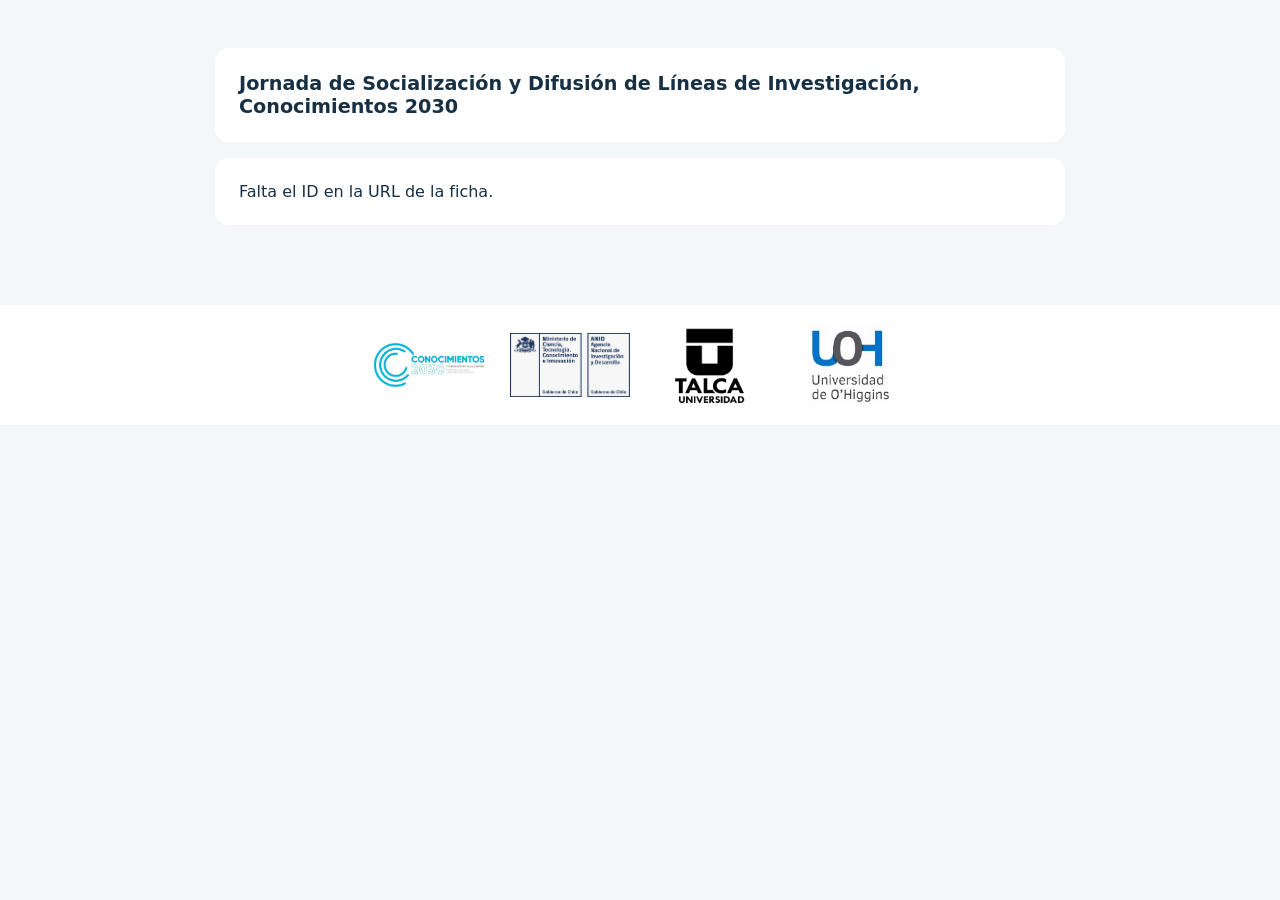
==== index.html @ 032b03ad "Initial commit" ====
<!doctype html>
<html lang="es">

<head>
  <meta charset="utf-8">
  <meta name="viewport" content="width=device-width, initial-scale=1">
  <meta name="description" content="Ficha académica de investigadores">
  <title>Ficha de investigador - Jornada de Socialización y Difusión de Líneas de Investigación, Conocimientos 2030</title>
  <link rel="stylesheet" href="./css/styles.css">
  <script type="module" src="./js/app.js"></script>
</head>

<body>
  <main class="contenedor">
    <h2 class="estado">Jornada de Socialización y Difusión de Líneas de Investigación, Conocimientos 2030</h2>
    <p id="estado" class="estado" role="status">Cargando ficha…</p>
    <article id="ficha" hidden>
      <header class="cabecera">
        <p class="sobretitulo">Directorio de investigadores</p>
        <h2 id="nombre"></h2>
        <a id="correo" class="correo"></a>
      </header>
      <div id="contenido"></div>
    </article>
  </main>
  <footer class="pie">
    <div class="logos">
      <img src="img/conocimientos.jpeg" alt="Logo 1">
      <img src="img/MinCienciaTech.jpeg" alt="Logo 2">
      <img src="img/UTALCA.jpeg" alt="Logo 3">
      <img src="img/UOH-square.jpg" alt="Logo 3">
    </div>
  </footer>
</body>

</html>
---- css/styles.css ----
:root {
  color-scheme: light;
  font-family: system-ui, -apple-system, BlinkMacSystemFont, 'Segoe UI', sans-serif;
  color: #173044;
  background: #f4f7f8;
}

* {
  box-sizing: border-box;
}

body {
  margin: 0;
}

.contenedor {
  width: min(100% - 2rem, 850px);
  margin: 3rem auto 5rem;
}

.identificador {
  margin: 0 0 1.25rem;
  color: #547085;
  font-size: .85rem;
  font-weight: 700;
  letter-spacing: .08em;
  text-transform: uppercase;
}

.estado {
  padding: 1.5rem;
  background: #fff;
  border-radius: 14px;
}

.cabecera,
.grupo {
  background: #fff;
  border: 1px solid #e3eaed;
  border-radius: 16px;
  box-shadow: 0 5px 24px #1730440a;
}

.cabecera {
  padding: clamp(1.5rem, 4vw, 2.5rem);
  border-top: 5px solid #167d86;
}

.sobretitulo {
  margin: 0 0 .7rem;
  font-size: .82rem;
  font-weight: 700;
  color: #167d86;
  letter-spacing: .08em;
  text-transform: uppercase;
}

h1 {
  margin: 0 0 .8rem;
  font-size: clamp(2rem, 5vw, 3rem);
  line-height: 1.15;
  overflow-wrap: anywhere;
}

a {
  color: #096c77;
  overflow-wrap: anywhere;
}

#contenido {
  display: grid;
  gap: 1rem;
  margin-top: 1rem;
}

.grupo {
  padding: 1.5rem;
}

h2 {
  margin: 0 0 1rem;
  font-size: 1.2rem;
}

dl {
  margin: 0;
}

.dato {
  padding: .9rem 0;
  border-top: 1px solid #edf0f2;
}

dt {
  margin-bottom: .3rem;
  color: #52677a;
  font-size: .88rem;
  font-weight: 650;
}

dd {
  margin: 0;
  line-height: 1.55;
  white-space: pre-wrap;
  overflow-wrap: anywhere;
}

[hidden] {
  display: none !important;
}

@media (max-width: 600px) {
  .contenedor {
    margin-top: 1.5rem;
  }

  .grupo {
    padding: 1.25rem;
  }
}

/* Estilos del pie de página */
footer {
  background-color: #ffffff;
  padding: 20px;
  text-align: center;
}

footer .logos {
  display: flex;
  justify-content: center;
  gap: 20px;
  flex-wrap: wrap;
}

footer .logos img {
  max-width: 100%;
  height: auto;          /* evita el estiramiento vertical */
  width: 120px;          /* tamaño uniforme y compacto */
  max-height: 80px;      /* limita la altura para que no crezca demasiado */
  object-fit: contain;   /* mantiene la proporción sin recortar */
}

@media (max-width: 600px) {
  footer .logos {
    flex-direction: column;
    align-items: center;
  }
}
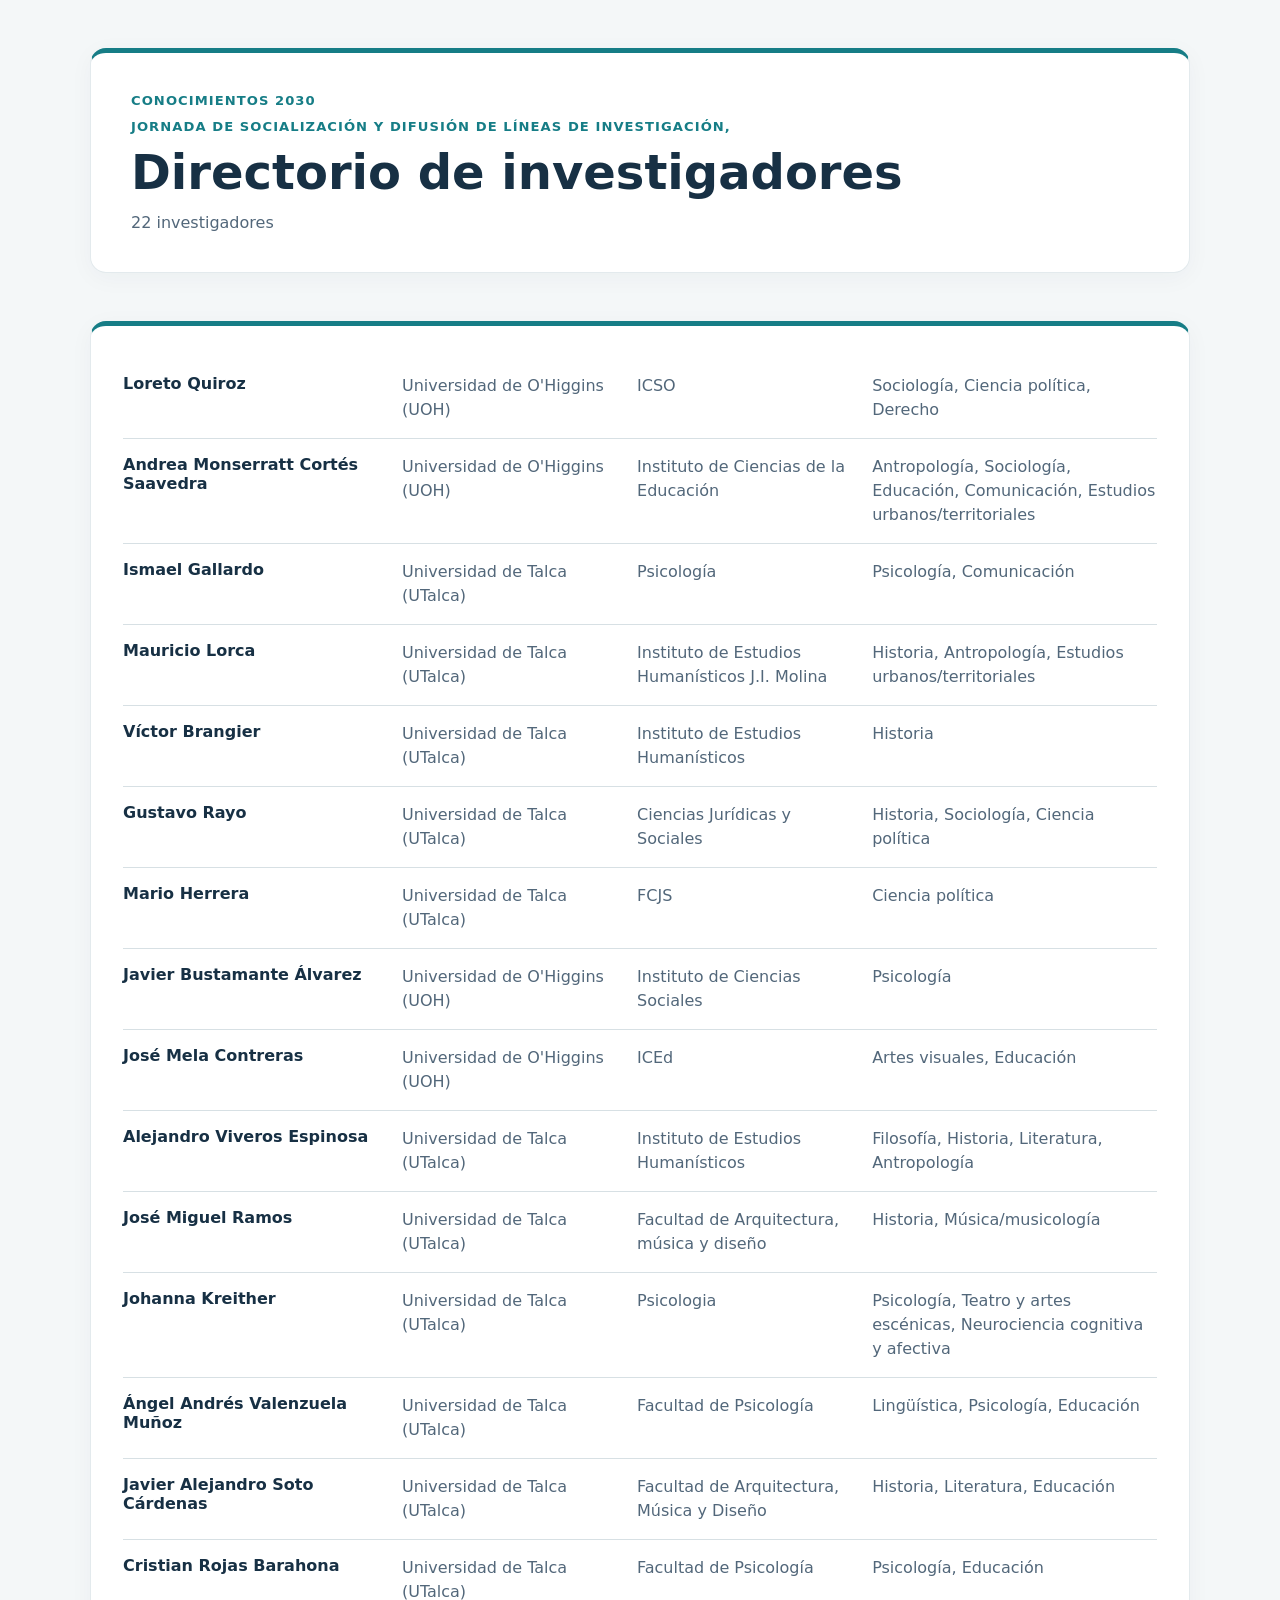
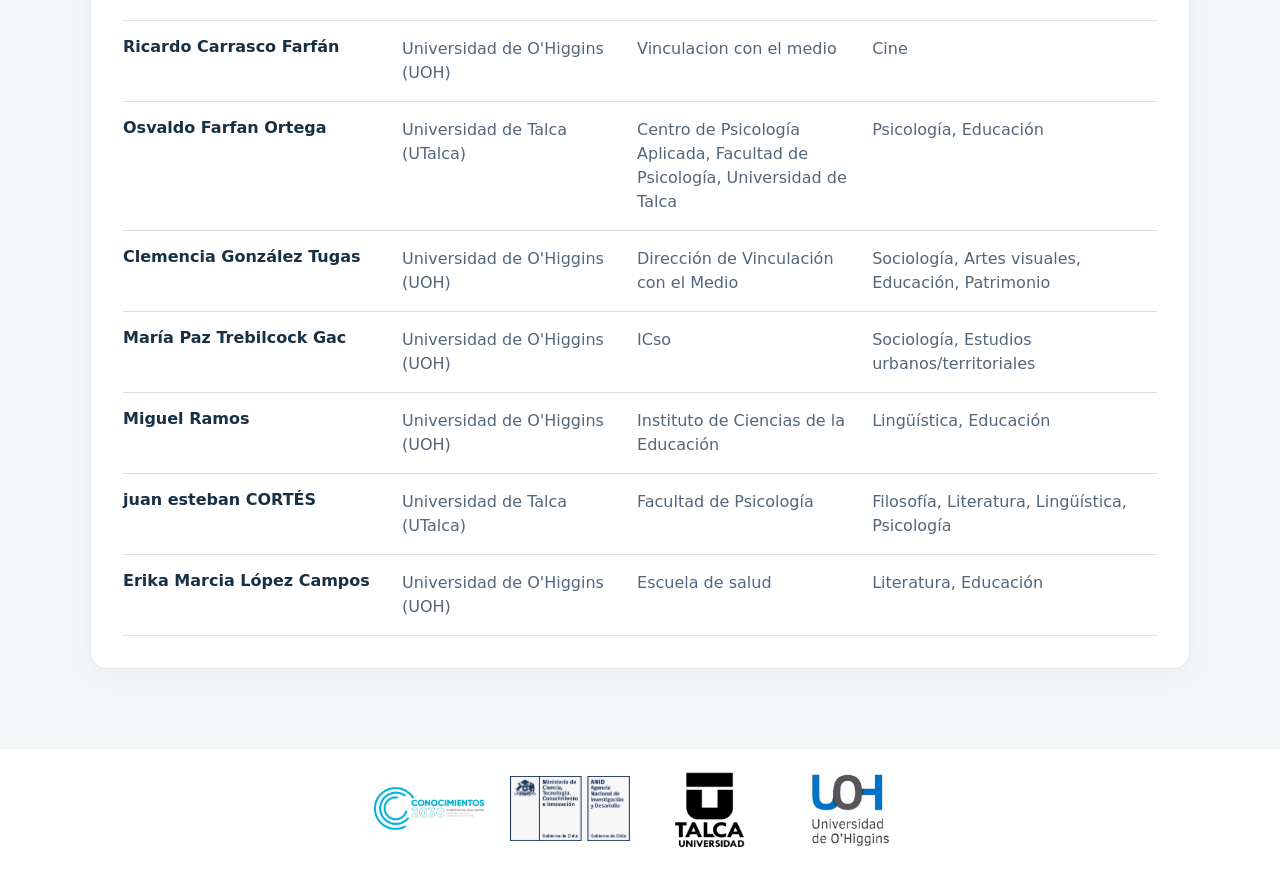
==== commit 089d4ee1: "✨ add feature: HOME lista de investigadores Co-authored-by: Copilot <223556219+Copilot@users.noreply" ====
--- a/index.html
+++ b/index.html
@@ -4,31 +4,45 @@
 <head>
   <meta charset="utf-8">
   <meta name="viewport" content="width=device-width, initial-scale=1">
-  <meta name="description" content="Ficha académica de investigadores">
-  <title>Ficha de investigador - Jornada de Socialización y Difusión de Líneas de Investigación, Conocimientos 2030</title>
+  <meta name="description" content="Directorio de investigadores">
+  <title>Directorio de investigadores</title>
   <link rel="stylesheet" href="./css/styles.css">
-  <script type="module" src="./js/app.js"></script>
+  <script type="module" src="./js/index.js"></script>
 </head>
 
 <body>
-  <main class="contenedor">
-    <h2 class="estado">Jornada de Socialización y Difusión de Líneas de Investigación, Conocimientos 2030</h2>
-    <p id="estado" class="estado" role="status">Cargando ficha…</p>
-    <article id="ficha" hidden>
-      <header class="cabecera">
-        <p class="sobretitulo">Directorio de investigadores</p>
-        <h2 id="nombre"></h2>
-        <a id="correo" class="correo"></a>
-      </header>
-      <div id="contenido"></div>
-    </article>
+  <main class="contenedor directorio">
+    <header class="cabecera">
+      <p class="sobretitulo">Conocimientos 2030</p>
+      <p class="sobretitulo">Jornada de Socialización y Difusión de Líneas de Investigación,  </p>
+      <h1>Directorio de investigadores</h1>
+      <p id="estado" class="directorio-estado" role="status" aria-live="polite">
+        Cargando investigadores…
+      </p>
+    </header>
   </main>
-  <footer class="pie">
+
+  <section class="contenedor lista-investigadores" aria-label="Lista de investigadores">
+    <ul id="investigadores" class="filas-investigadores" hidden></ul>
+    <template id="plantilla-investigador">
+      <li class="investigador">
+        <a class="investigador-enlace">
+          <article>
+            <h2 class="investigador-nombre"></h2>
+            <p class="investigador-institucion"></p>
+            <p class="investigador-facultad"></p>
+            <p class="investigador-disciplinas"></p>
+          </article>
+        </a>
+      </li>
+    </template>
+  </section>
+    <footer class="pie">
     <div class="logos">
-      <img src="img/conocimientos.jpeg" alt="Logo 1">
-      <img src="img/MinCienciaTech.jpeg" alt="Logo 2">
-      <img src="img/UTALCA.jpeg" alt="Logo 3">
-      <img src="img/UOH-square.jpg" alt="Logo 3">
+      <img src="../img/conocimientos.jpeg" alt="Logo 1">
+      <img src="../img/MinCienciaTech.jpeg" alt="Logo 2">
+      <img src="../img/UTALCA.jpeg" alt="Logo 3">
+      <img src="../img/UOH-square.jpg" alt="Logo 3">
     </div>
   </footer>
 </body>
--- a/css/styles.css
+++ b/css/styles.css
@@ -16,6 +16,87 @@
 .contenedor {
   width: min(100% - 2rem, 850px);
   margin: 3rem auto 5rem;
+}
+
+.directorio {
+  width: min(100% - 2rem, 1100px);
+  margin-bottom: 1.5rem;
+}
+
+.directorio .cabecera {
+  margin-bottom: 1.5rem;
+}
+
+.directorio .cabecera h1 {
+  margin-bottom: .5rem;
+}
+
+.directorio-estado {
+  margin: .75rem 0 0;
+  color: #52677a;
+}
+
+.lista-investigadores {
+  width: min(100% - 2rem, 1100px);
+  padding: clamp(1rem, 3vw, 2rem);
+  background: #fff;
+  border: 1px solid #e3eaed;
+  border-top: 5px solid #167d86;
+  border-radius: 16px;
+  box-shadow: 0 5px 24px #1730440a;
+}
+
+.filas-investigadores {
+  margin: 0;
+  padding: 0;
+  list-style: none;
+}
+
+.investigador {
+  min-width: 0;
+  border-bottom: 1px solid #d7e0e4;
+}
+
+.investigador-enlace {
+  display: block;
+  padding: 1rem 0;
+  color: inherit;
+  text-decoration: none;
+}
+
+.investigador-enlace:hover {
+  background: #f4f7f8;
+}
+
+.investigador-enlace:focus-visible {
+  outline: 3px solid #167d86;
+  outline-offset: 3px;
+}
+
+.investigador article {
+  display: grid;
+  grid-template-columns: minmax(10rem, 1.2fr) repeat(2, minmax(8rem, 1fr)) minmax(10rem, 1.3fr);
+  align-items: start;
+  gap: .5rem 1rem;
+}
+
+.investigador h2 {
+  margin: 0;
+  font-size: 1rem;
+  overflow-wrap: anywhere;
+}
+
+.investigador p {
+  margin: 0;
+  color: #52677a;
+  line-height: 1.5;
+  overflow-wrap: anywhere;
+}
+
+@media (max-width: 900px) {
+  .investigador article {
+    grid-template-columns: repeat(2, minmax(0, 1fr));
+  }
 }
 
 .identificador {
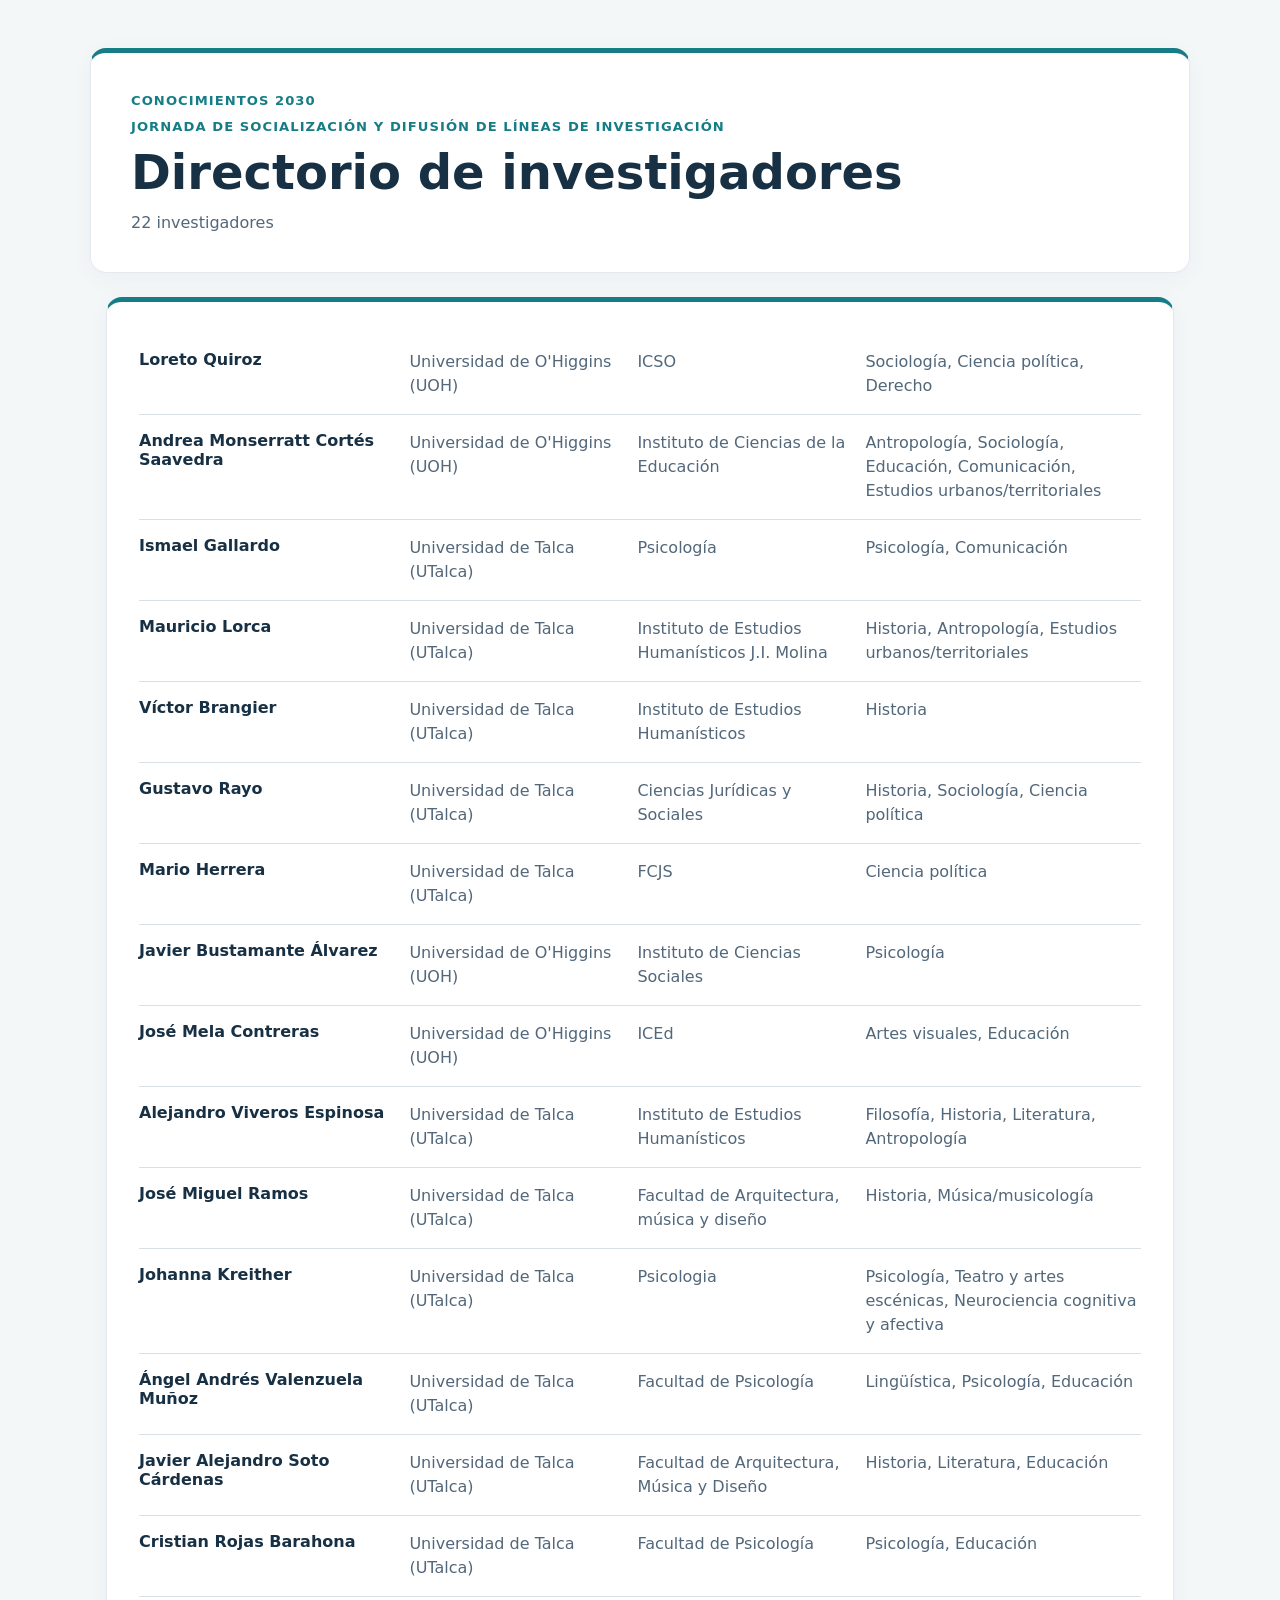
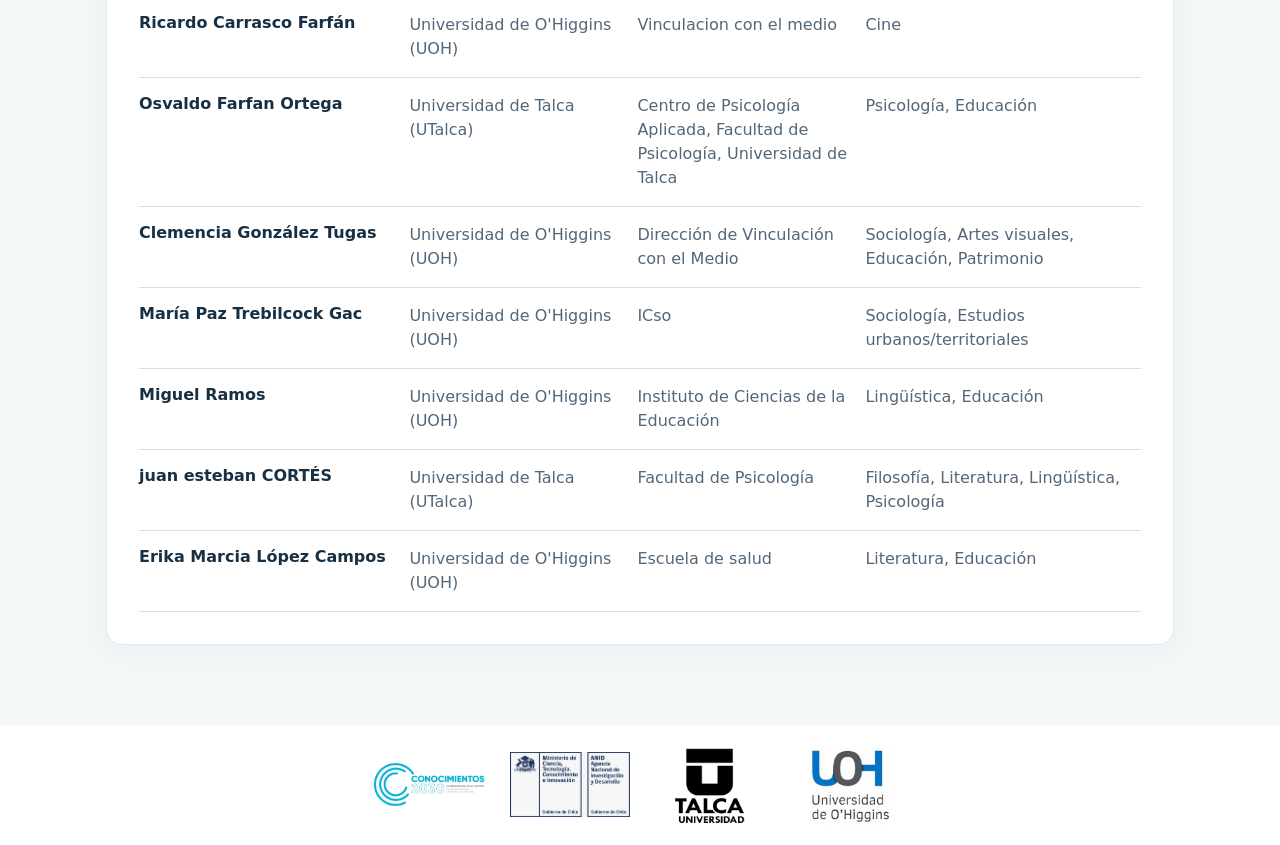
==== commit a36d9f7e: "♻️ unique html" ====
--- a/index.html
+++ b/index.html
@@ -12,39 +12,53 @@
 
 <body>
   <main class="contenedor directorio">
-    <header class="cabecera">
+    <header id="encabezado-directorio" class="cabecera">
       <p class="sobretitulo">Conocimientos 2030</p>
-      <p class="sobretitulo">Jornada de Socialización y Difusión de Líneas de Investigación,  </p>
+      <p class="sobretitulo">Jornada de Socialización y Difusión de Líneas de Investigación</p>
       <h1>Directorio de investigadores</h1>
       <p id="estado" class="directorio-estado" role="status" aria-live="polite">
-        Cargando investigadores…
-      </p>
+      Cargando investigadores…
+    </p>
     </header>
+
+    
+    <a id="volver-error" class="volver-directorio" href="./" hidden>Volver al directorio</a>
+
+    <section id="seccion-lista" class="lista-investigadores" aria-label="Lista de investigadores" hidden>
+      <ul id="investigadores" class="filas-investigadores"></ul>
+      <template id="plantilla-investigador">
+        <li class="investigador">
+          <a class="investigador-enlace">
+            <article>
+              <h2 class="investigador-nombre"></h2>
+              <p class="investigador-institucion"></p>
+              <p class="investigador-facultad"></p>
+              <p class="investigador-disciplinas"></p>
+            </article>
+          </a>
+        </li>
+      </template>
+    </section>
+
+    <article id="ficha" class="ficha-investigador" hidden>
+      <a class="volver-directorio" href="./">← Volver al directorio</a>
+      <header class="cabecera">
+        <p class="sobretitulo">Ficha de investigador</p>
+        <h1 id="nombre"></h1>
+        <a id="correo" class="correo"></a>
+      </header>
+      <div id="contenido"></div>
+    </article>
   </main>
 
-  <section class="contenedor lista-investigadores" aria-label="Lista de investigadores">
-    <ul id="investigadores" class="filas-investigadores" hidden></ul>
-    <template id="plantilla-investigador">
-      <li class="investigador">
-        <a class="investigador-enlace">
-          <article>
-            <h2 class="investigador-nombre"></h2>
-            <p class="investigador-institucion"></p>
-            <p class="investigador-facultad"></p>
-            <p class="investigador-disciplinas"></p>
-          </article>
-        </a>
-      </li>
-    </template>
-  </section>
-    <footer class="pie">
+  <footer class="pie">
     <div class="logos">
-      <img src="../img/conocimientos.jpeg" alt="Logo 1">
-      <img src="../img/MinCienciaTech.jpeg" alt="Logo 2">
-      <img src="../img/UTALCA.jpeg" alt="Logo 3">
-      <img src="../img/UOH-square.jpg" alt="Logo 3">
+      <img src="./img/conocimientos.jpeg" alt="Conocimientos 2030">
+      <img src="./img/MinCienciaTech.jpeg" alt="Ministerio de Ciencia, Tecnología, Conocimiento e Innovación">
+      <img src="./img/UTALCA.jpeg" alt="Universidad de Talca">
+      <img src="./img/UOH-square.jpg" alt="Universidad de O'Higgins">
     </div>
   </footer>
 </body>
 
-</html>+</html>
--- a/css/styles.css
+++ b/css/styles.css
@@ -20,7 +20,7 @@
 
 .directorio {
   width: min(100% - 2rem, 1100px);
-  margin-bottom: 1.5rem;
+  margin: 3rem auto 1.5rem;
 }
 
 .directorio .cabecera {
@@ -38,12 +38,35 @@
 
 .lista-investigadores {
   width: min(100% - 2rem, 1100px);
+  margin: 0 auto 5rem;
   padding: clamp(1rem, 3vw, 2rem);
   background: #fff;
   border: 1px solid #e3eaed;
   border-top: 5px solid #167d86;
   border-radius: 16px;
   box-shadow: 0 5px 24px #1730440a;
+}
+
+.ficha-investigador {
+  margin-bottom: 5rem;
+}
+
+.volver-directorio {
+  display: inline-block;
+  margin-bottom: 1rem;
+  font-weight: 650;
+}
+
+.ficha-investigador .cabecera {
+  margin-bottom: 1rem;
+}
+
+.ficha-investigador .cabecera h1 {
+  margin-bottom: .8rem;
+}
+
+.ficha-investigador #correo[hidden] {
+  display: none;
 }
 
 .filas-investigadores {
